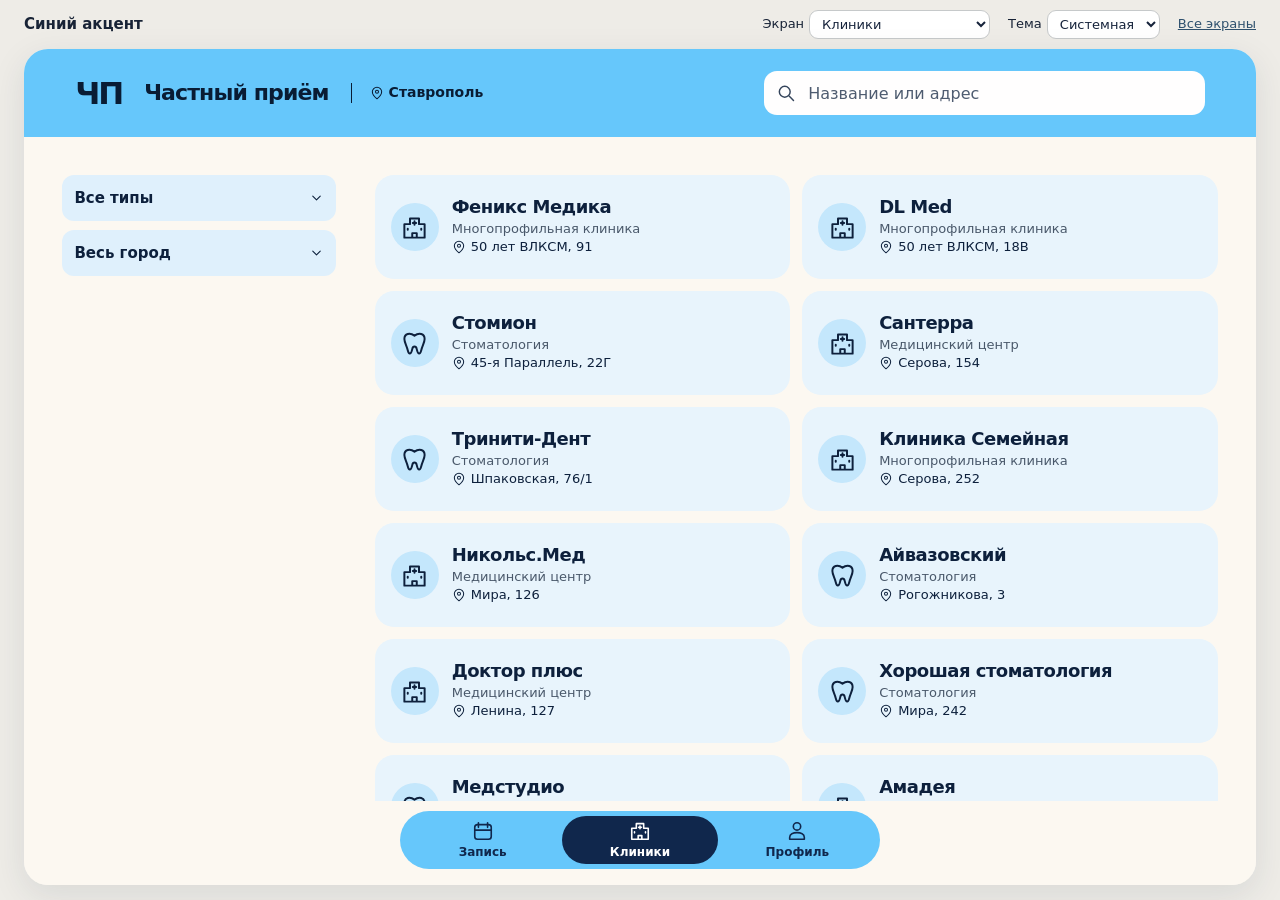
==== output/design/blue-accent/index.html @ 9b5ab12b "Сохранить выбранный дизайн, адаптивный прототип и план MVP" ====
<!doctype html>
<html lang="ru">
<meta charset="utf-8">
<meta name="viewport" content="width=device-width, initial-scale=1">
<title>Частный приём · Синий акцент</title>
<link rel="stylesheet" href="palette.css">
<link rel="stylesheet" href="style.css">
<link id="adaptive-style" rel="stylesheet" href="wide.css" media="(min-width: 680px)">
<script>
  if (new URLSearchParams(location.search).get('layout') === 'phone') {
    document.getElementById('adaptive-style').media = 'not all';
  }
</script>
<main>
  <aside aria-label="Просмотр макета">
    <strong>Синий акцент</strong>
    <label>Экран <select id="page"></select></label>
    <label>Тема <select id="theme"><option value="system">Системная</option><option value="light">Светлая</option><option value="dark">Тёмная</option></select></label>
    <a href="overview.html">Все экраны</a>
  </aside>
  <article id="phone" aria-label="Частный приём">
    <header>
      <div class="status" aria-hidden="true"><b>9:41</b><span>▴ ▰</span></div>
      <div class="brand"><b aria-label="Частный приём">ЧП</b><span id="city"></span></div>
      <div id="search-box"><div><label class="search"><span id="lens"></span><input id="query" type="search" aria-label="Название или адрес" placeholder="Название или адрес"></label></div></div>
    </header>
    <div id="scroll"><div id="content"></div></div>
    <div id="visit-actions" class="bottom-actions" hidden>
      <button class="primary booking-color" data-go="reschedule">Перенести</button>
      <button class="secondary logout" data-open-cancel>Отменить</button>
    </div>
    <div id="save-bar" class="bottom-actions" hidden><button class="primary booking-color" data-reschedule>Сохранить</button></div>
    <dialog id="cancel-dialog" aria-labelledby="cancel-question">
      <h2 id="cancel-question">Вы уверены, что хотите отменить запись?</h2>
      <div class="dialog-actions">
        <button class="primary booking-color" data-keep autofocus>Нет, оставить</button>
        <button class="secondary logout" data-cancel>Да, отменить</button>
      </div>
    </dialog>
    <footer><nav aria-label="Разделы приложения"></nav></footer>
  </article>
</main>
<script src="app.js"></script>
</html>
---- output/design/blue-accent/palette.css ----
/* Shared pigments of the original Blue Accent concept. */
:root {
  --sky: #86d2fa;
  --navy: #10274c;
}
#phone {
  color-scheme: light;
  --danger: #b73142;
  --paper: #fcf8f1;
  --card: #e8f4fc;
  --filter: #dff0fc;
  --disc: #c4e7fc;
  --ink: #0d203c;
  --muted: #49586a;
  --header: #66c7fb;
  --header-ink: #091c34;
  --surface: #fffdf9;
  --bar: var(--header);
  --selected: var(--navy);
  --bar-ink: var(--navy);
  --selected-ink: white;
  --action: #113967;
  --action-ink: white;
  --line: #cddce6;
  --search-bg: #fffefe;
  --search-ink: #34445b;
}
#phone[data-theme="dark"] {
  color-scheme: dark;
  --danger: #ff8994;
  --paper: #191e25;
  --card: #303a46;
  --filter: #3b4654;
  --disc: #496784;
  --ink: #f6f8fa;
  --muted: #c6d2df;
  --header: #124489;
  --header-ink: white;
  --surface: #232c36;
  --bar: var(--header);
  --selected: var(--sky);
  --bar-ink: white;
  --selected-ink: var(--navy);
  --action: var(--sky);
  --action-ink: var(--navy);
  --line: #455363;
}
---- output/design/blue-accent/style.css ----
* {box-sizing:border-box}
body {margin:0;background:#eeece7;color:#182336;font:16px/1.4 system-ui,sans-serif}
main {max-width:850px;margin:0 auto;padding:28px 18px;display:grid;grid-template-columns:190px minmax(0,393px);gap:44px;align-items:start;justify-content:center}
aside {display:grid;gap:14px;padding-top:32px;font-size:14px}
aside strong {font-size:20px} aside label {display:grid;gap:5px} aside select {width:100%;border:1px solid #c6c9ca;padding:10px;border-radius:9px;background:white;color:#16233b} aside a {color:#2e506d}
button,input,select {font:inherit} button {cursor:pointer;border:0;color:inherit;background:transparent}
:focus-visible {outline:3px solid #497fcc;outline-offset:2px}
#phone {height:min(824px,calc(100dvh - 56px));min-height:420px;position:relative;display:flex;flex-direction:column;overflow:hidden;border-radius:34px;background:var(--paper);color:var(--ink);box-shadow:0 10px 34px #1b30441a}
header {background:var(--header);color:var(--header-ink);border-radius:0 0 24px 24px;padding:10px 20px 16px;flex:none}
.status,.brand {display:flex;justify-content:space-between;align-items:center}
.status {font-size:13px;padding:0 4px}.brand {margin-top:13px}.brand>b {font-size:29px;font-weight:900;line-height:1;letter-spacing:-2px}.brand span,.address {display:inline-flex;align-items:center;gap:5px}.brand span {font-weight:650;font-size:14px}
svg {width:20px;height:20px;flex:none;vertical-align:middle;fill:none;stroke:currentColor;stroke-width:1.75;stroke-linecap:round;stroke-linejoin:round}
#search-box {display:grid;grid-template-rows:1fr;opacity:1;transition:grid-template-rows 200ms ease,opacity 180ms ease,transform 200ms ease}
#search-box>div {min-height:0;overflow:hidden}
#search-box.collapsed {grid-template-rows:0fr;opacity:0;transform:translateY(-5px);pointer-events:none}
#search-box[hidden],footer[hidden] {display:none}
.search {background:var(--search-bg);color:var(--search-ink);display:flex;align-items:center;gap:10px;margin-top:17px;padding:0 12px;border-radius:13px}
.search input {background:transparent;border:0;color:inherit;min-width:0;width:100%;height:44px;outline:0}.search input::placeholder {color:var(--search-ink);opacity:.87}.search:focus-within {box-shadow:inset 0 0 0 2px var(--action)}
#scroll {min-height:0;overflow:auto;flex:1;overscroll-behavior:contain;scrollbar-width:none;overflow-anchor:none}
#content {padding:15px 15px 18px}
.actions,.split {display:flex;gap:9px}
.filters {display:grid;grid-template-columns:minmax(0,1.2fr) minmax(0,1fr);gap:9px;position:relative;margin-bottom:15px}
.filter summary {list-style:none;display:flex;justify-content:space-between;align-items:center;gap:6px;cursor:pointer;min-height:46px;padding:8px 12px;border-radius:12px;background:var(--filter);font-size:15px;font-weight:650}
.filter summary::-webkit-details-marker {display:none}
.filter summary span,.filter-menu button {overflow-wrap:anywhere}
.filter summary svg {width:15px}
.filter[open] summary svg {transform:rotate(180deg)}
.filter-menu {position:absolute;z-index:2;inset-inline:0;top:calc(100% + 5px);display:grid;max-height:min(300px,32dvh);overscroll-behavior:contain;overflow-y:auto;padding:5px;background:var(--surface);border:1px solid var(--line);border-radius:14px;box-shadow:0 6px 16px #16223818}
.filter-menu .choice {background:transparent;color:var(--ink);border-radius:9px}
.filter-menu .choice[aria-pressed=true] {background:var(--filter);color:var(--ink)}
.permission {padding:12px 16px;background:var(--card);border-radius:14px;margin-bottom:12px}
.detail-toolbar,.contact-actions {display:flex;align-items:center;justify-content:space-between;gap:10px}
.favorite {width:46px;height:46px;display:grid;place-items:center;color:var(--action);border-radius:50%}
.favorite svg {width:25px;height:25px}
.favorite[aria-pressed=true] svg {fill:currentColor}
.contact-actions button {flex:1}
.row {display:flex;width:100%;align-items:center;gap:13px;margin-bottom:10px;padding:13px 12px;border-radius:19px;background:var(--card);text-align:left}
.disc {display:grid;place-items:center;border-radius:50%;background:var(--disc);width:48px;height:48px;flex:none}.disc svg {width:27px;height:27px}
.row strong {font-size:18px;display:block;letter-spacing:-.5px}.row small,.muted {color:var(--muted)}.row small {display:block;font-size:13px}.address {font-size:13px}.address svg,.brand svg {width:14px;height:14px}
footer {padding:4px 14px 14px;background:var(--paper);flex:none}nav {display:flex;gap:2px;padding:5px;border-radius:999px;background:var(--bar);color:var(--bar-ink)}nav button {flex:1;display:grid;justify-items:center;gap:2px;border-radius:999px;min-height:48px;align-content:center;font-size:12px;font-weight:650}nav button[aria-current] {background:var(--selected);color:var(--selected-ink)}nav svg {width:22px;height:22px}
h1 {font-size:31px;line-height:1.1;letter-spacing:-1.1px;margin:16px 0}h2 {font-size:17px;letter-spacing:-.3px;margin:18px 0 9px}p {margin:10px 0 16px}
.primary,.secondary,.choice,.back,.item {min-height:46px;font-weight:620}.primary,.secondary {width:100%;border-radius:14px;padding:12px;margin:5px 0}.primary {background:var(--action);color:var(--action-ink)}.secondary,.choice {background:var(--filter);color:var(--ink)}.secondary svg {margin-right:6px}.back {padding:0;color:var(--muted);font-size:14px}.back svg {width:16px}
.panel,.hero {background:var(--card);padding:18px;border-radius:20px;margin:12px 0}.hero .disc {width:64px;height:64px;margin-bottom:18px}.hero small {color:var(--muted)}.hero h1 {margin:5px 0 12px}.panel p:last-child {margin-bottom:0}.stack {display:grid;gap:8px}
.choice {padding:10px 14px;border-radius:13px;text-align:left}.choice[aria-pressed=true] {background:var(--action);color:var(--action-ink)}.split {flex-wrap:wrap}.split .choice {flex:auto;text-align:center}
.item {text-align:left;width:100%;padding:12px 0;border-bottom:1px solid var(--line);display:flex;align-items:center;justify-content:space-between}.item small {color:var(--muted)}
.field {display:grid;gap:7px;margin:22px 0 12px;font-size:14px;font-weight:600}.field input {border:1px solid var(--line);background:var(--surface);color:var(--ink);height:50px;border-radius:12px;padding:12px}.code {font-size:24px;letter-spacing:6px}
.notice {color:var(--muted);font-size:14px}.empty {padding:24px 4px}.empty .disc {width:62px;height:62px}.actions>* {flex:1}
@media(max-width:670px){main{display:flex;flex-direction:column;align-items:center;gap:8px;padding:8px}aside{display:flex;width:min(100%,393px);align-items:end;justify-content:space-between;gap:6px;padding:0}aside strong{display:none}aside label{font-size:11px;min-width:0}aside select{padding:5px}aside a{font-size:12px;padding:6px 0}#phone{width:min(100%,393px);min-height:320px;height:calc(100dvh - 72px);border-radius:24px}}
@media(prefers-reduced-motion:reduce){#search-box{transition:none}}
.icon-back {width:46px;display:inline-grid;place-items:center;color:var(--ink)}
.icon-back svg {width:24px;height:24px}
.favorite {color:var(--muted)}
.favorite[aria-pressed=true],.logout {color:var(--danger)}
.identity {display:flex;align-items:center;gap:14px;padding:12px 0 20px;border-bottom:1px solid var(--line)}
.identity h1 {font-size:23px;line-height:1.2;margin:0;overflow-wrap:anywhere}
#avatar {flex:none;display:grid;place-items:center;width:54px;height:54px;border-radius:50%;background:var(--disc);font-weight:700;font-size:19px;overflow:hidden}
#avatar img {width:100%;height:100%;object-fit:cover}
.personal-data {margin:20px 0 24px}
.personal-data dt {font-size:14px;color:var(--muted)}
.personal-data dd {margin:5px 0 18px;overflow-wrap:anywhere}
.section-title {font-size:22px;margin:10px 0}
.book {margin-bottom:20px}
.book,.booking-color,.date-slot[aria-pressed=true],.time-slot[aria-pressed=true] {background:var(--bar);color:var(--bar-ink)}
.visit-track,.no-visits {border-radius:15px;background:var(--card);border:1px solid var(--line)}
.visit-track {display:flex;overflow-x:auto;scroll-snap-type:x mandatory;overscroll-behavior-x:contain;scrollbar-width:none}
.visit-track:has(>:only-child) {overflow-x:hidden}
.visit-slide {flex:0 0 100%;display:flex;align-items:flex-start;justify-content:center;flex-direction:column;gap:9px;padding:19px;text-align:left;min-width:0;min-height:142px;scroll-snap-align:start}
.visit-slide:focus-visible {outline-offset:-4px}
.visit-date {display:flex;gap:9px;align-items:baseline;color:var(--muted)}
.visit-date b {color:var(--ink)}
.visit-slide strong,.visit-when {font-size:23px;line-height:1.2;font-weight:700}
.visit-address {display:flex;align-items:center;gap:6px}
.visit-address svg {width:15px}
.no-visits {min-height:144px;display:grid;place-items:center;color:var(--muted)}
.visit-dots {display:flex;justify-content:center}
.visit-dots button {width:32px;height:32px;display:grid;place-items:center}
.visit-dots button::after {content:'';width:7px;height:7px;border-radius:50%;background:var(--muted);opacity:.45}
.visit-dots button[aria-pressed=true]::after {background:var(--action);opacity:1;width:16px;border-radius:5px}
.primary:disabled {opacity:.5;cursor:default}

.theme-heading {margin:28px 0 12px}
.theme-options,.date-group,#times {display:grid;gap:8px}
.theme-options {grid-template-columns:repeat(3,minmax(0,1fr))}
.theme-card {display:grid;gap:8px;min-width:0;padding:8px 6px;border:1px solid var(--line);border-radius:16px;background:var(--surface);font-size:clamp(12px,3.3vw,15px);font-weight:620}
.theme-card[aria-pressed=true] {border-color:var(--action);box-shadow:inset 0 0 0 1.5px var(--action)}
.swatch {height:54px;border-radius:9px;border:1px solid #83899166;background:#fcf8f1}
[data-mode=dark] .swatch {background:#191e25}
[data-mode=system] .swatch {background:linear-gradient(#fcf8f1,#191e25)}
.sign-out {display:flex;align-items:center;justify-content:center;gap:9px;width:100%;min-height:46px;margin:30px 0 8px;border:1px solid currentColor;border-radius:999px;font-weight:650}
.date-heading {margin:14px 0 12px}
.date-heading,.time-heading {font-size:24px;line-height:1.2;letter-spacing:-.6px}
#dates {display:flex;overflow-x:auto;scroll-snap-type:x mandatory;overscroll-behavior-x:contain;scrollbar-width:none}
.date-group,#times {grid-template-columns:repeat(4,minmax(0,1fr))}
.date-group {flex:0 0 100%;scroll-snap-align:start;scroll-snap-stop:always}
.date-slot,.time-slot {min-width:0;border-radius:12px;background:var(--surface);border:1px solid var(--line);font-variant-numeric:tabular-nums}
.date-slot {display:grid;align-content:center;gap:3px;min-height:74px;padding:6px 1px;line-height:1.25}
.date-slot strong {font-size:15px}
.date-slot small {font-size:12px}
.date-slot:disabled {background:var(--paper);color:var(--muted);border-style:dashed;cursor:default}
.date-slot:focus-visible {outline-offset:-3px}
.date-slot[aria-pressed=true],.time-slot[aria-pressed=true] {border-color:transparent}
.time-heading {margin:27px 0 14px}
.time-slot {min-height:46px;font-weight:600}
.bottom-actions {flex:none;padding:8px 15px max(16px,env(safe-area-inset-bottom));background:var(--paper)}
.bottom-actions:not([hidden]) {display:grid;gap:8px}
.bottom-actions button {margin:0}
#save-bar button:disabled {opacity:1;color:color-mix(in srgb,var(--bar-ink) 65%,var(--bar))}
#cancel-dialog {position:fixed;inset:auto;transform:translate(-50%,-50%);margin:0;padding:21px;border:1px solid var(--line);border-radius:22px;background:var(--surface);color:var(--ink);box-shadow:0 14px 45px #0004}
#cancel-dialog::backdrop {background:#11192880}
#cancel-dialog h2 {margin:0 0 18px;font-size:21px;line-height:1.3}
.dialog-actions {display:grid;grid-template-columns:repeat(2,minmax(0,1fr));gap:8px}
.dialog-actions button {min-width:0;margin:0;padding:10px 4px}
---- output/design/blue-accent/wide.css ----
/* The same screens reflow with the available window width. */
main {display:flex;flex-direction:column;align-items:stretch;gap:10px;max-width:1480px;padding:10px 24px;margin:auto}
aside {display:flex;align-items:center;justify-content:flex-end;gap:18px;padding:0;font-size:13px}
aside strong {margin-right:auto;font-size:15px} aside label {display:flex;align-items:center} aside select {width:auto;padding:5px 8px}
#phone {width:100%;height:calc(100dvh - 64px);min-height:330px;border-radius:24px}
header {padding:22px clamp(20px,4vw,64px);border-radius:0;display:flex;align-items:center;justify-content:space-between;gap:24px}
header[hidden] {display:none}
.status {display:none}
.brand {gap:22px;margin:0}
.brand>b {font-size:31px}
.brand::after {content:'Частный приём';font-weight:650;letter-spacing:-.04em;font-size:22px;order:1}
.brand #city {order:2;border-inline-start:1px solid currentColor;padding-inline-start:18px}
#search-box {width:min(39%,460px)}
.search {margin:0}
#content {width:min(100%,600px);margin:auto;padding:clamp(24px,3vw,48px)}
[data-screen=catalog] #content,[data-screen=profile] #content,[data-screen=booking] #content,[data-screen=saved] #content {width:min(100%,1280px)}
[data-screen=catalog] #content {display:grid;grid-template-columns:minmax(165px, .65fr) minmax(0,2fr);gap:clamp(18px,3vw,52px);align-items:start}
.catalog-tools {position:sticky;top:0}
.filters {display:grid;grid-template-columns:1fr}
.filter {position:relative}
.filter[open] {z-index:2}
#results {display:grid;gap:12px;align-content:start}
#results .row {margin:0;min-height:104px;padding:16px}
[data-screen=booking] #content,[data-screen=profile] #content {display:grid;grid-template-columns:minmax(0,1.15fr) minmax(0,1fr);gap:clamp(24px,5vw,84px);align-items:start}
[data-screen=booking] #content section+section,.preferences {border-inline-start:1px solid var(--line);padding-inline-start:clamp(18px,3vw,42px)}
.preferences .theme-heading {margin:10px 0 16px}
.identity {padding-top:4px}
#avatar {width:64px;height:64px}
.bottom-actions {width:min(100%,600px);margin-inline:auto;padding-inline:clamp(24px,3vw,48px)}
footer {padding:10px 24px 16px}
nav {width:min(100%,480px);margin:auto}
@media (min-width:1000px) {
  #results {grid-template-columns:repeat(2,minmax(0,1fr))}
  [data-screen=saved] .row {max-width:720px}
}
@media (max-width:799px) {
  main {padding:8px}
  aside {gap:8px}
  .brand::after {display:none}
  #search-box {width:48%}
}
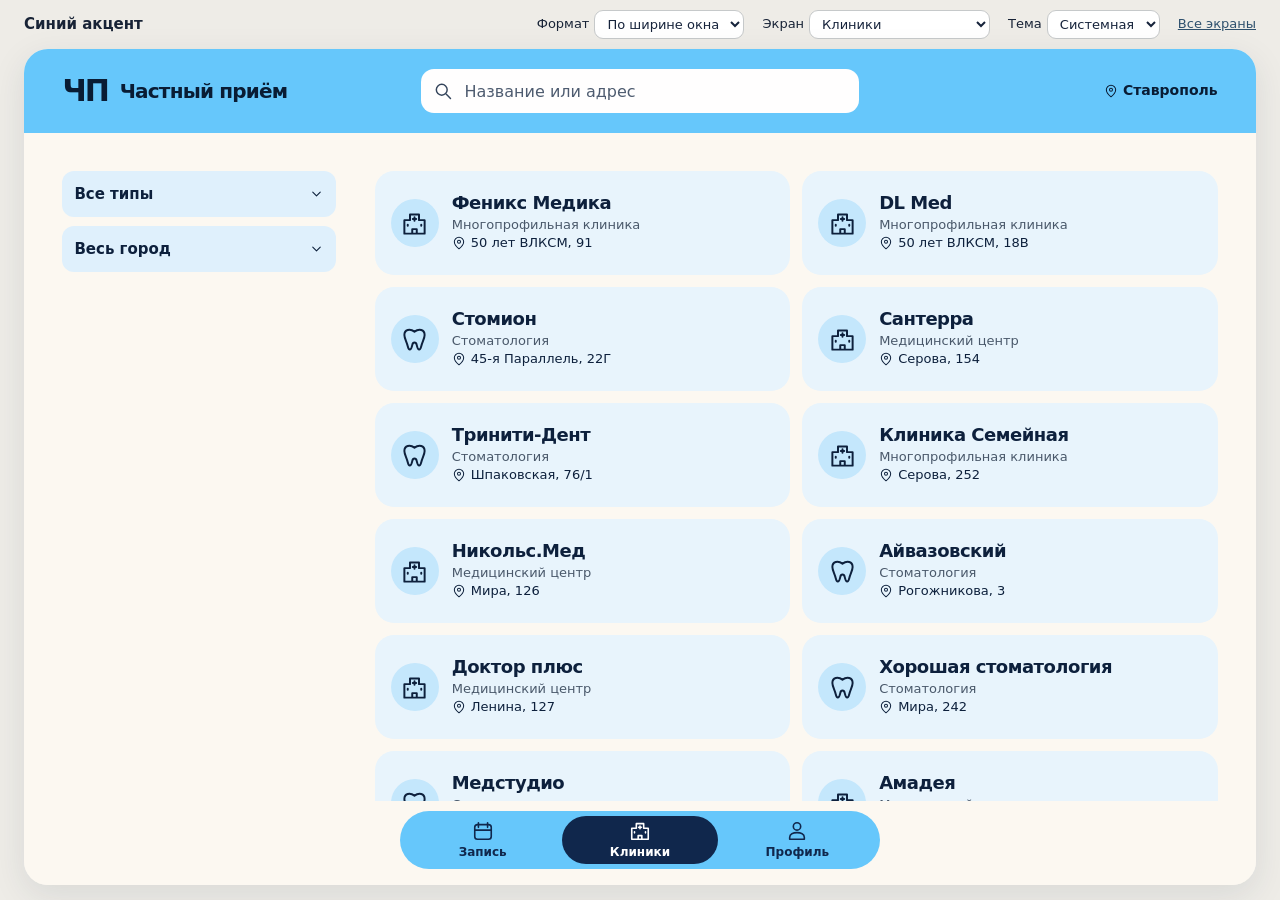
==== commit 8af6d46d: "Адаптировать экраны клиники и записи и вести единый план Git Task" ====
--- a/output/design/blue-accent/index.html
+++ b/output/design/blue-accent/index.html
@@ -14,6 +14,7 @@
 <main>
   <aside aria-label="Просмотр макета">
     <strong>Синий акцент</strong>
+    <label>Формат <select id="layout"><option value="auto">По ширине окна</option><option value="phone">Телефон</option></select></label>
     <label>Экран <select id="page"></select></label>
     <label>Тема <select id="theme"><option value="system">Системная</option><option value="light">Светлая</option><option value="dark">Тёмная</option></select></label>
     <a href="overview.html">Все экраны</a>
@@ -30,6 +31,13 @@
       <button class="secondary logout" data-open-cancel>Отменить</button>
     </div>
     <div id="save-bar" class="bottom-actions" hidden><button class="primary booking-color" data-reschedule>Сохранить</button></div>
+    <div id="form-actions" class="bottom-actions" hidden></div>
+    <dialog id="unavailable-dialog" aria-labelledby="unavailable-title">
+      <h2 id="unavailable-title">Запись сейчас недоступна</h2>
+      <p>В каталоге можно найти клинику и позвонить в её регистратуру.</p>
+      <button class="primary booking-color" data-go="catalog">Открыть каталог</button>
+      <button class="secondary" data-dismiss>Закрыть</button>
+    </dialog>
     <dialog id="cancel-dialog" aria-labelledby="cancel-question">
       <h2 id="cancel-question">Вы уверены, что хотите отменить запись?</h2>
       <div class="dialog-actions">
--- a/output/design/blue-accent/style.css
+++ b/output/design/blue-accent/style.css
@@ -105,8 +105,16 @@
 .bottom-actions:not([hidden]) {display:grid;gap:8px}
 .bottom-actions button {margin:0}
 #save-bar button:disabled {opacity:1;color:color-mix(in srgb,var(--bar-ink) 65%,var(--bar))}
-#cancel-dialog {position:fixed;inset:auto;transform:translate(-50%,-50%);margin:0;padding:21px;border:1px solid var(--line);border-radius:22px;background:var(--surface);color:var(--ink);box-shadow:0 14px 45px #0004}
-#cancel-dialog::backdrop {background:#11192880}
-#cancel-dialog h2 {margin:0 0 18px;font-size:21px;line-height:1.3}
+dialog {position:fixed;inset:auto;transform:translate(-50%,-50%);margin:0;padding:21px;border:1px solid var(--line);border-radius:22px;background:var(--surface);color:var(--ink);box-shadow:0 14px 45px #0004}
+dialog::backdrop {background:#11192880}
+dialog h2 {margin:0 0 18px;font-size:21px;line-height:1.3}
 .dialog-actions {display:grid;grid-template-columns:repeat(2,minmax(0,1fr));gap:8px}
 .dialog-actions button {min-width:0;margin:0;padding:10px 4px}
+
+.clinic-heading,.record-heading {display:flex;align-items:center;gap:8px}
+.clinic-heading h1,.record-heading h1 {flex:1;min-width:0;overflow-wrap:anywhere}
+.clinic-heading button,.record-heading button {flex:none}
+.photo-grid {display:grid;grid-template-columns:2fr 1fr;grid-template-rows:1fr 1fr;gap:6px;aspect-ratio:2.4}
+.photo-grid span {background:var(--card);border:1px solid var(--line);border-radius:10px}
+.photo-grid span:first-child {grid-row:span 2;background:var(--disc)}
+@media(max-width:670px){aside {flex-wrap:wrap} aside select{max-width:120px}}
--- a/output/design/blue-accent/wide.css
+++ b/output/design/blue-accent/wide.css
@@ -3,14 +3,13 @@
 aside {display:flex;align-items:center;justify-content:flex-end;gap:18px;padding:0;font-size:13px}
 aside strong {margin-right:auto;font-size:15px} aside label {display:flex;align-items:center} aside select {width:auto;padding:5px 8px}
 #phone {width:100%;height:calc(100dvh - 64px);min-height:330px;border-radius:24px}
-header {padding:22px clamp(20px,4vw,64px);border-radius:0;display:flex;align-items:center;justify-content:space-between;gap:24px}
-header[hidden] {display:none}
-.status {display:none}
-.brand {gap:22px;margin:0}
-.brand>b {font-size:31px}
-.brand::after {content:'Частный приём';font-weight:650;letter-spacing:-.04em;font-size:22px;order:1}
-.brand #city {order:2;border-inline-start:1px solid currentColor;padding-inline-start:18px}
-#search-box {width:min(39%,460px)}
+header {display:grid;align-items:center;grid-template-columns:minmax(0,1fr) minmax(240px,38%) minmax(0,1fr);column-gap:12px;padding:20px clamp(18px,3vw,44px);border-radius:0}
+header[hidden],.status {display:none}
+.brand {display:contents}
+.brand>b {grid-area:1 / 1;display:flex;align-items:center;gap:12px;font-size:30px}
+.brand>b::after {content:'Частный приём';font-size:20px;letter-spacing:-.04em;font-weight:650}
+.brand #city {grid-area:1 / 3;justify-self:end}
+#search-box {grid-area:1 / 2;width:100%}
 .search {margin:0}
 #content {width:min(100%,600px);margin:auto;padding:clamp(24px,3vw,48px)}
 [data-screen=catalog] #content,[data-screen=profile] #content,[data-screen=booking] #content,[data-screen=saved] #content {width:min(100%,1280px)}
@@ -22,7 +21,7 @@
 #results {display:grid;gap:12px;align-content:start}
 #results .row {margin:0;min-height:104px;padding:16px}
 [data-screen=booking] #content,[data-screen=profile] #content {display:grid;grid-template-columns:minmax(0,1.15fr) minmax(0,1fr);gap:clamp(24px,5vw,84px);align-items:start}
-[data-screen=booking] #content section+section,.preferences {border-inline-start:1px solid var(--line);padding-inline-start:clamp(18px,3vw,42px)}
+.records,.preferences {border-inline-start:1px solid var(--line);padding-inline-start:clamp(18px,3vw,42px)}
 .preferences .theme-heading {margin:10px 0 16px}
 .identity {padding-top:4px}
 #avatar {width:64px;height:64px}
@@ -36,6 +35,30 @@
 @media (max-width:799px) {
   main {padding:8px}
   aside {gap:8px}
-  .brand::after {display:none}
-  #search-box {width:48%}
+  .brand>b::after {font-size:16px}
+  .brand>b {gap:8px;font-size:24px}
+  aside strong {display:none}
 }
+
+[data-screen=detail] #content,[data-screen=personal] #content,[data-screen=history] #content,[data-screen=studies] #content,[data-screen=labs] #content,[data-screen=code] #content,[data-screen=confirmed] #content {width:100%;position:relative}
+.clinic-heading,.record-heading {margin-bottom:24px;gap:14px}
+.clinic-heading h1,.record-heading h1 {font-size:clamp(26px,3vw,42px)}
+.clinic-body {display:grid;grid-template-columns:minmax(0,1.2fr) minmax(0,1fr);gap:clamp(24px,4vw,64px);align-items:start}
+.clinic-body h2:first-child {margin-top:0}
+.clinic-info {border-inline-start:1px solid var(--line);padding-inline-start:clamp(18px,3vw,44px)}
+.clinic-info .contact-actions {margin-top:24px}
+.photo-grid {aspect-ratio:1.85;gap:8px}
+.preferences {min-width:0}
+.preferences .theme-heading {margin-top:32px}
+.account-section .identity {border:0;gap:20px}
+.identity h1 {font-size:clamp(28px,3.2vw,42px)}
+#avatar {width:clamp(80px,8vw,110px);height:auto;aspect-ratio:1;font-size:32px}
+[data-screen=booking] #content {grid-template-columns:repeat(2,minmax(0,1fr));column-gap:0;row-gap:24px}
+[data-screen=booking] #content>section:first-child {grid-area:1/1;padding-right:clamp(18px,3vw,42px)}
+.records {grid-area:1/2}
+.book {grid-area:2 / 1 / 3 / -1;justify-self:center;width:min(260px,100%);min-height:52px;margin:0}
+[data-screen=personal] #content,[data-screen=code] #content,[data-screen=confirmed] #content {padding-inline:max(calc((100% - 540px)/2),84px)}
+:is([data-screen=personal],[data-screen=code],[data-screen=confirmed]) #content>.icon-back {position:absolute;top:clamp(24px,3vw,48px);left:clamp(18px,3vw,48px)}
+:is([data-screen=history],[data-screen=studies],[data-screen=labs]) #content {min-height:100%;display:grid;grid-template-rows:auto 1fr}
+.record-heading {margin:0}
+.later {place-self:center;text-align:center;font-size:20px}
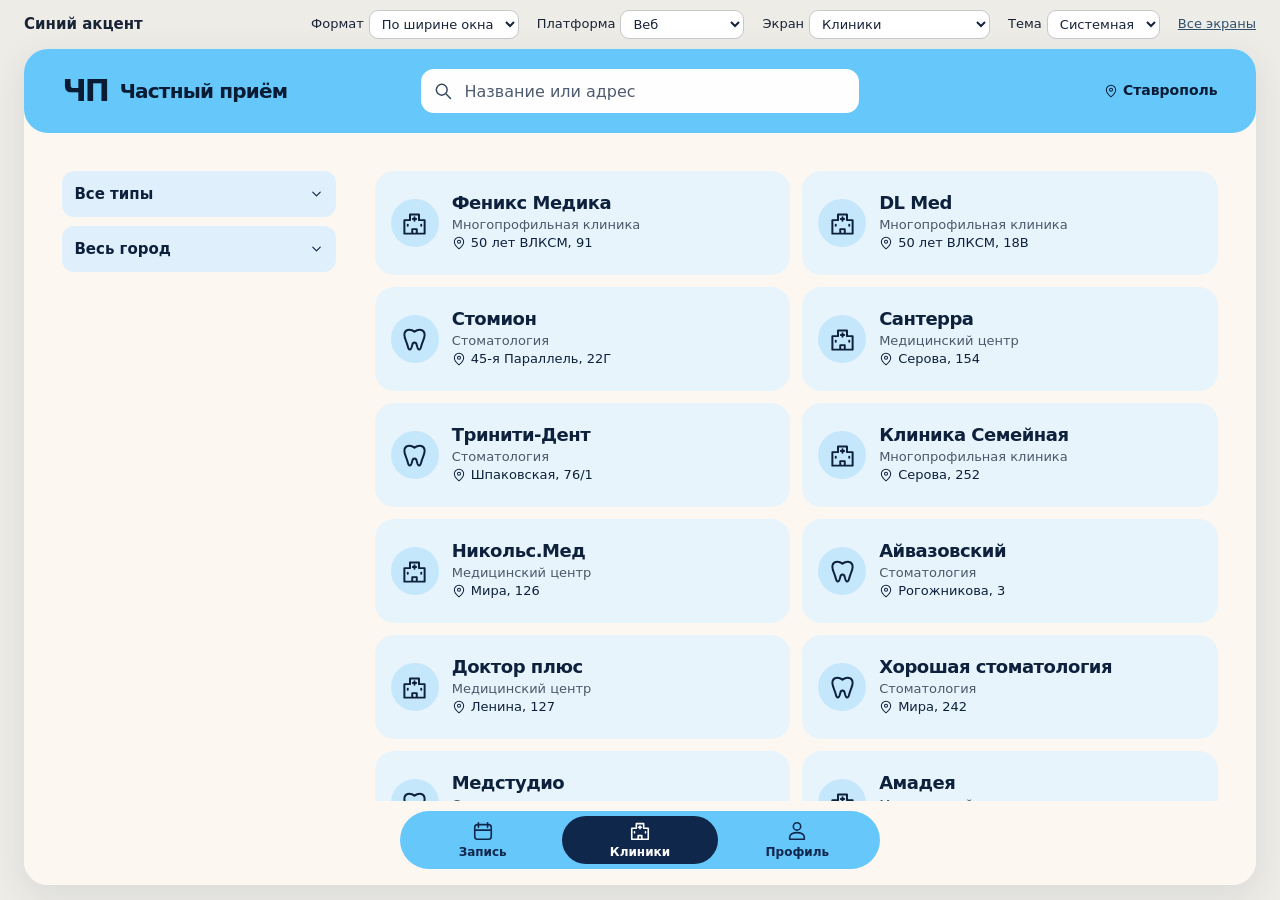
==== commit 39aaf3aa: "Сверить шапку, каталог и профиль с макетом" ====
--- a/output/design/blue-accent/index.html
+++ b/output/design/blue-accent/index.html
@@ -6,15 +6,12 @@
 <link rel="stylesheet" href="palette.css">
 <link rel="stylesheet" href="style.css">
 <link id="adaptive-style" rel="stylesheet" href="wide.css" media="(min-width: 680px)">
-<script>
-  if (new URLSearchParams(location.search).get('layout') === 'phone') {
-    document.getElementById('adaptive-style').media = 'not all';
-  }
-</script>
+
 <main>
   <aside aria-label="Просмотр макета">
     <strong>Синий акцент</strong>
     <label>Формат <select id="layout"><option value="auto">По ширине окна</option><option value="phone">Телефон</option></select></label>
+    <label>Платформа <select id="platform"><option value="web">Веб</option><option value="mobile">Android / iOS</option></select></label>
     <label>Экран <select id="page"></select></label>
     <label>Тема <select id="theme"><option value="system">Системная</option><option value="light">Светлая</option><option value="dark">Тёмная</option></select></label>
     <a href="overview.html">Все экраны</a>
@@ -33,10 +30,8 @@
     <div id="save-bar" class="bottom-actions" hidden><button class="primary booking-color" data-reschedule>Сохранить</button></div>
     <div id="form-actions" class="bottom-actions" hidden></div>
     <dialog id="unavailable-dialog" aria-labelledby="unavailable-title">
-      <h2 id="unavailable-title">Запись сейчас недоступна</h2>
-      <p>В каталоге можно найти клинику и позвонить в её регистратуру.</p>
-      <button class="primary booking-color" data-go="catalog">Открыть каталог</button>
-      <button class="secondary" data-dismiss>Закрыть</button>
+      <h2 id="unavailable-title">Функция сейчас недоступна</h2>
+      <button class="primary booking-color" data-go="catalog">Перейти в каталог</button>
     </dialog>
     <dialog id="cancel-dialog" aria-labelledby="cancel-question">
       <h2 id="cancel-question">Вы уверены, что хотите отменить запись?</h2>
--- a/output/design/blue-accent/style.css
+++ b/output/design/blue-accent/style.css
@@ -9,6 +9,7 @@
 header {background:var(--header);color:var(--header-ink);border-radius:0 0 24px 24px;padding:10px 20px 16px;flex:none}
 .status,.brand {display:flex;justify-content:space-between;align-items:center}
 .status {font-size:13px;padding:0 4px}.brand {margin-top:13px}.brand>b {font-size:29px;font-weight:900;line-height:1;letter-spacing:-2px}.brand span,.address {display:inline-flex;align-items:center;gap:5px}.brand span {font-weight:650;font-size:14px}
+[data-platform=mobile] .brand>b {letter-spacing:-1px}
 svg {width:20px;height:20px;flex:none;vertical-align:middle;fill:none;stroke:currentColor;stroke-width:1.75;stroke-linecap:round;stroke-linejoin:round}
 #search-box {display:grid;grid-template-rows:1fr;opacity:1;transition:grid-template-rows 200ms ease,opacity 180ms ease,transform 200ms ease}
 #search-box>div {min-height:0;overflow:hidden}
@@ -60,7 +61,7 @@
 .personal-data dd {margin:5px 0 18px;overflow-wrap:anywhere}
 .section-title {font-size:22px;margin:10px 0}
 .book {margin-bottom:20px}
-.book,.booking-color,.date-slot[aria-pressed=true],.time-slot[aria-pressed=true] {background:var(--bar);color:var(--bar-ink)}
+.book,.booking-color,[data-time][aria-pressed=true],.date-slot[aria-pressed=true],.time-slot[aria-pressed=true] {background:var(--bar);color:var(--bar-ink)}
 .visit-track,.no-visits {border-radius:15px;background:var(--card);border:1px solid var(--line)}
 .visit-track {display:flex;overflow-x:auto;scroll-snap-type:x mandatory;overscroll-behavior-x:contain;scrollbar-width:none}
 .visit-track:has(>:only-child) {overflow-x:hidden}
@@ -114,7 +115,15 @@
 .clinic-heading,.record-heading {display:flex;align-items:center;gap:8px}
 .clinic-heading h1,.record-heading h1 {flex:1;min-width:0;overflow-wrap:anywhere}
 .clinic-heading button,.record-heading button {flex:none}
-.photo-grid {display:grid;grid-template-columns:2fr 1fr;grid-template-rows:1fr 1fr;gap:6px;aspect-ratio:2.4}
-.photo-grid span {background:var(--card);border:1px solid var(--line);border-radius:10px}
-.photo-grid span:first-child {grid-row:span 2;background:var(--disc)}
+.photo-strip {display:flex;gap:8px;overflow-x:auto;scroll-snap-type:x mandatory;overscroll-behavior-x:contain;scrollbar-width:none;border-radius:12px}
+.photo-strip span {flex:0 0 100%;aspect-ratio:2.4;scroll-snap-align:start;scroll-snap-stop:always;border:1px solid var(--line);border-radius:12px;background:var(--disc)}
+.photo-strip span:nth-child(2) {background:var(--card)}
+.photo-strip span:nth-child(3) {background:var(--filter)}
 @media(max-width:670px){aside {flex-wrap:wrap} aside select{max-width:120px}}
+
+[data-screen=login] #content {container-type:inline-size}
+.login-gap {height:2lh}
+@container (min-width: 495px) { .login-gap {height:1lh} }
+
+.clinic-heading,.record-heading {padding-bottom:var(--pull-offset,0px)}
+.refresh-preview {color:var(--muted);text-align:center;font-size:14px;padding:8px}
--- a/output/design/blue-accent/wide.css
+++ b/output/design/blue-accent/wide.css
@@ -4,6 +4,7 @@
 aside strong {margin-right:auto;font-size:15px} aside label {display:flex;align-items:center} aside select {width:auto;padding:5px 8px}
 #phone {width:100%;height:calc(100dvh - 64px);min-height:330px;border-radius:24px}
 header {display:grid;align-items:center;grid-template-columns:minmax(0,1fr) minmax(240px,38%) minmax(0,1fr);column-gap:12px;padding:20px clamp(18px,3vw,44px);border-radius:0}
+[data-platform=web] header {min-height:84px;border-radius:0 0 24px 24px}
 header[hidden],.status {display:none}
 .brand {display:contents}
 .brand>b {grid-area:1 / 1;display:flex;align-items:center;gap:12px;font-size:30px}
@@ -40,14 +41,15 @@
   aside strong {display:none}
 }
 
-[data-screen=detail] #content,[data-screen=personal] #content,[data-screen=history] #content,[data-screen=studies] #content,[data-screen=labs] #content,[data-screen=code] #content,[data-screen=confirmed] #content {width:100%;position:relative}
+[data-screen=detail] #content,[data-screen=personal] #content,[data-screen=history] #content,[data-screen=studies] #content,[data-screen=labs] #content,[data-screen=code] #content,[data-screen=confirmed] #content,[data-screen=reschedule] #content {width:100%;position:relative}
 .clinic-heading,.record-heading {margin-bottom:24px;gap:14px}
 .clinic-heading h1,.record-heading h1 {font-size:clamp(26px,3vw,42px)}
-.clinic-body {display:grid;grid-template-columns:minmax(0,1.2fr) minmax(0,1fr);gap:clamp(24px,4vw,64px);align-items:start}
+.clinic-body {display:grid;grid-template-columns:minmax(0,1.2fr) minmax(0,1fr);gap:clamp(24px,4vw,64px);align-items:stretch}
 .clinic-body h2:first-child {margin-top:0}
-.clinic-info {border-inline-start:1px solid var(--line);padding-inline-start:clamp(18px,3vw,44px)}
+.clinic-info {display:grid;align-items:center;border-inline-start:1px solid var(--line);padding-inline-start:clamp(18px,3vw,44px)}
 .clinic-info .contact-actions {margin-top:24px}
-.photo-grid {aspect-ratio:1.85;gap:8px}
+.gallery {min-width:0;display:grid;align-items:center}
+.clinic-info .notice:empty {display:none}
 .preferences {min-width:0}
 .preferences .theme-heading {margin-top:32px}
 .account-section .identity {border:0;gap:20px}
@@ -56,9 +58,9 @@
 [data-screen=booking] #content {grid-template-columns:repeat(2,minmax(0,1fr));column-gap:0;row-gap:24px}
 [data-screen=booking] #content>section:first-child {grid-area:1/1;padding-right:clamp(18px,3vw,42px)}
 .records {grid-area:1/2}
-.book {grid-area:2 / 1 / 3 / -1;justify-self:center;width:min(260px,100%);min-height:52px;margin:0}
-[data-screen=personal] #content,[data-screen=code] #content,[data-screen=confirmed] #content {padding-inline:max(calc((100% - 540px)/2),84px)}
-:is([data-screen=personal],[data-screen=code],[data-screen=confirmed]) #content>.icon-back {position:absolute;top:clamp(24px,3vw,48px);left:clamp(18px,3vw,48px)}
+.book {grid-area:2 / 1 / 3 / -1;justify-self:center;width:min(468px,100%);min-height:78px;font-size:24px;margin:28px 0 0}
+[data-screen=code] #content,[data-screen=confirmed] #content,[data-screen=reschedule] #content {padding-inline:max(calc((100% - 540px)/2),84px)}
+:is([data-screen=personal],[data-screen=code],[data-screen=confirmed],[data-screen=reschedule]) #content>.icon-back {position:absolute;top:clamp(24px,3vw,48px);left:clamp(18px,3vw,48px)}
 :is([data-screen=history],[data-screen=studies],[data-screen=labs]) #content {min-height:100%;display:grid;grid-template-rows:auto 1fr}
 .record-heading {margin:0}
 .later {place-self:center;text-align:center;font-size:20px}
